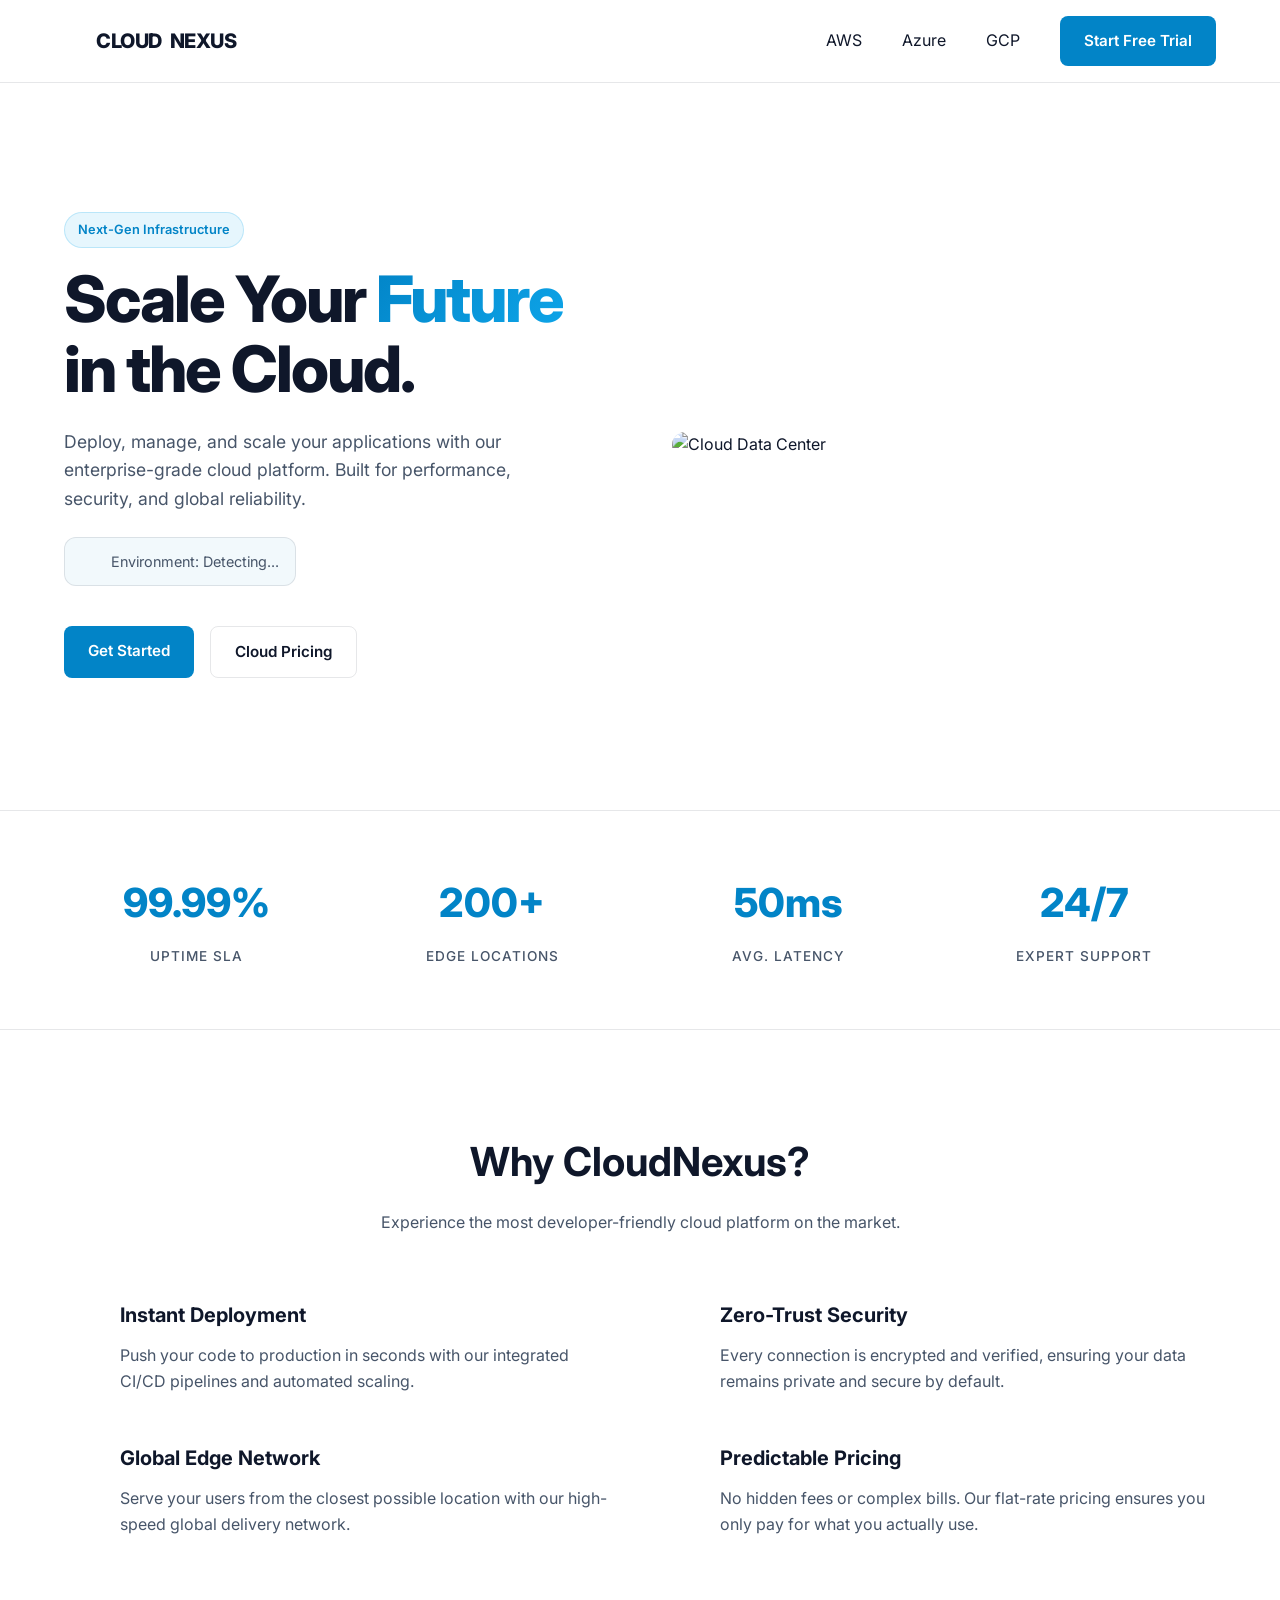
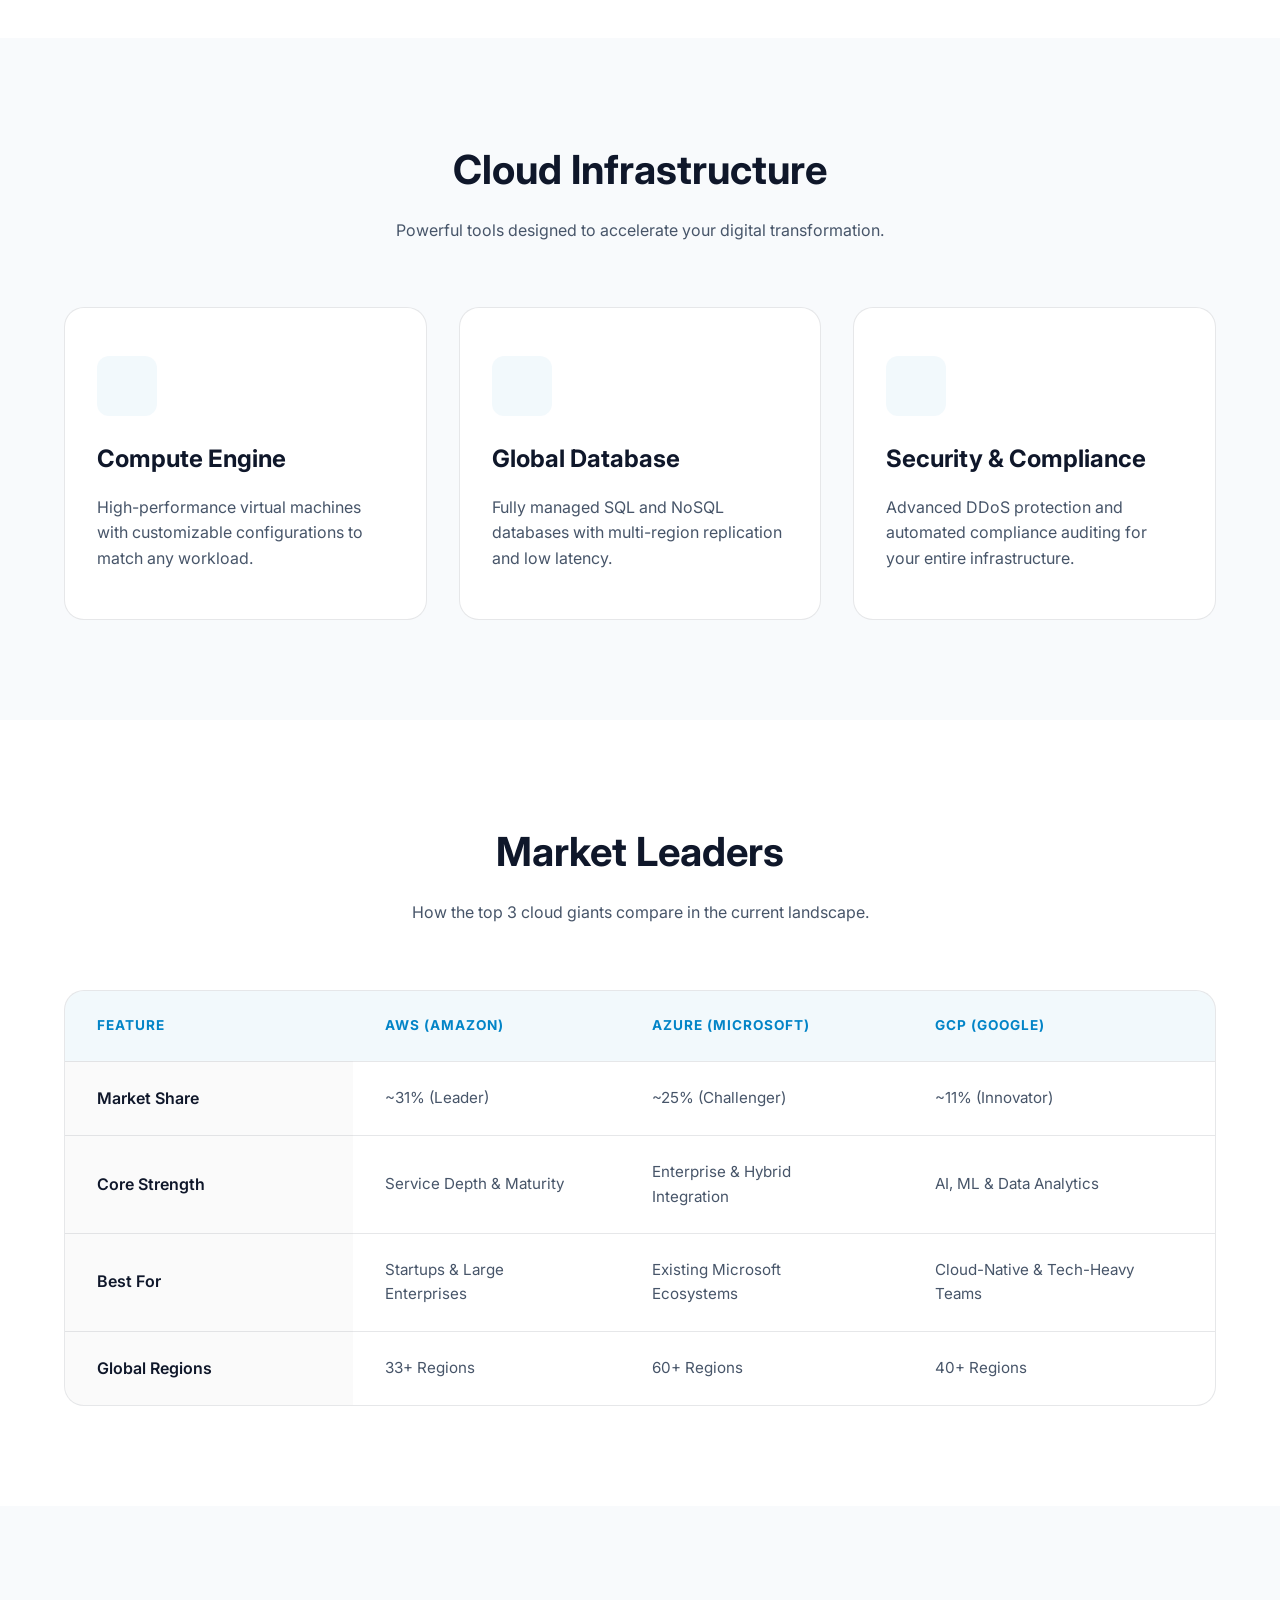
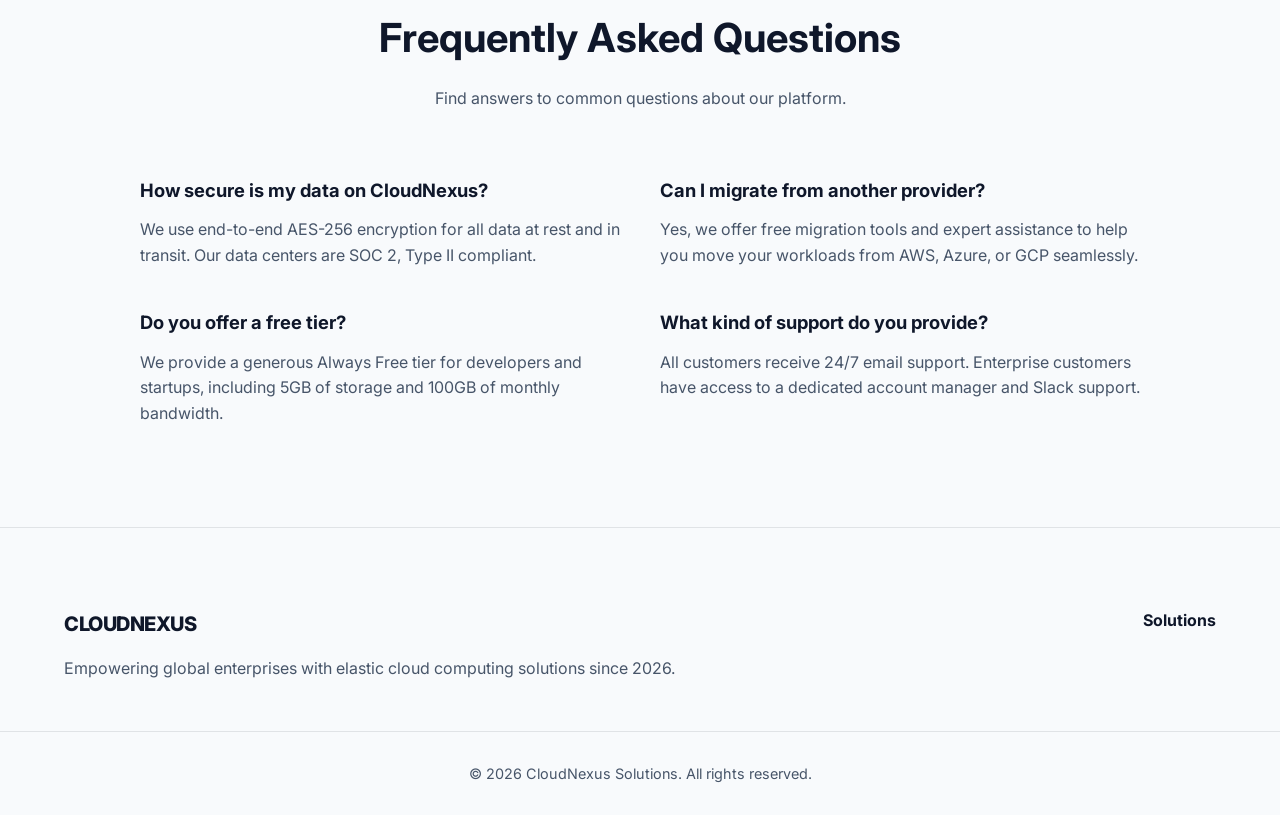
==== index.html @ 0c3801ca "initial code" ====
<!DOCTYPE html>
<html lang="en">
<head>
    <meta charset="UTF-8">
    <meta name="viewport" content="width=device-width, initial-scale=1.0">
    <title>CloudNexus | Enterprise Cloud Solutions</title>
    <!-- Google Fonts: Inter -->
    <link rel="preconnect" href="https://fonts.googleapis.com">
    <link rel="preconnect" href="https://fonts.gstatic.com" crossorigin>
    <link href="https://fonts.googleapis.com/css2?family=Inter:wght@400;500;700;800&display=swap" rel="stylesheet">
    <!-- Lucide Icons CDN -->
    <script src="https://unpkg.com/lucide@latest"></script>
    <link rel="stylesheet" href="style.css">
</head>
<body>

    <!-- Header Navigation -->
    <header class="header">
        <nav class="nav container">
            <div class="logo">
                <i data-lucide="cloud" class="logo-icon"></i>
                <span class="logo-accent">CLOUD</span>NEXUS
            </div>
            <ul class="nav-links">
                <li><a href="aws.html">AWS</a></li>
                <li><a href="azure.html">Azure</a></li>
                <li><a href="gcp.html">GCP</a></li>
                <li><a href="#contact" class="btn btn-primary">Start Free Trial</a></li>
            </ul>
            <div class="menu-toggle">
                <i data-lucide="menu"></i>
            </div>
        </nav>
    </header>

    <main>
        <!-- Hero Section -->
        <section id="home" class="hero">
            <div class="container hero-content">
                <div class="hero-text">
                    <span class="badge">Next-Gen Infrastructure</span>
                    <h1>Scale Your <span class="gradient-text">Future</span> in the Cloud.</h1>
                    <p>Deploy, manage, and scale your applications with our enterprise-grade cloud platform. Built for performance, security, and global reliability.</p>
                    <div class="session-info">
                        <i data-lucide="monitor"></i>
                        <span>Environment: <span id="user-env">Detecting...</span></span>
                    </div>
                    <div class="hero-actions">
                        <a href="#services" class="btn btn-primary">Get Started</a>
                        <a href="#portfolio" class="btn btn-secondary">Cloud Pricing</a>
                    </div>
                </div>
                <div class="hero-visual">
                    <img src="https://images.unsplash.com/photo-1451187580459-43490279c0fa?auto=format&fit=crop&q=80&w=800&h=600" alt="Cloud Data Center" class="hero-img">
                </div>
            </div>
        </section>

        <!-- Stats Section -->
        <section class="stats">
            <div class="container stats-grid">
                <div class="stat-item">
                    <span class="stat-number">99.99%</span>
                    <span class="stat-label">Uptime SLA</span>
                </div>
                <div class="stat-item">
                    <span class="stat-number">200+</span>
                    <span class="stat-label">Edge Locations</span>
                </div>
                <div class="stat-item">
                    <span class="stat-number">50ms</span>
                    <span class="stat-label">Avg. Latency</span>
                </div>
                <div class="stat-item">
                    <span class="stat-number">24/7</span>
                    <span class="stat-label">Expert Support</span>
                </div>
            </div>
        </section>

        <!-- Why Choose Us Section -->
        <section id="why-us" class="benefits">
            <div class="container">
                <div class="section-header">
                    <h2>Why CloudNexus?</h2>
                    <p>Experience the most developer-friendly cloud platform on the market.</p>
                </div>
                <div class="benefits-grid">
                    <div class="benefit-item">
                        <i data-lucide="zap"></i>
                        <div class="benefit-content">
                            <h3>Instant Deployment</h3>
                            <p>Push your code to production in seconds with our integrated CI/CD pipelines and automated scaling.</p>
                        </div>
                    </div>
                    <div class="benefit-item">
                        <i data-lucide="lock"></i>
                        <div class="benefit-content">
                            <h3>Zero-Trust Security</h3>
                            <p>Every connection is encrypted and verified, ensuring your data remains private and secure by default.</p>
                        </div>
                    </div>
                    <div class="benefit-item">
                        <i data-lucide="globe"></i>
                        <div class="benefit-content">
                            <h3>Global Edge Network</h3>
                            <p>Serve your users from the closest possible location with our high-speed global delivery network.</p>
                        </div>
                    </div>
                    <div class="benefit-item">
                        <i data-lucide="coins"></i>
                        <div class="benefit-content">
                            <h3>Predictable Pricing</h3>
                            <p>No hidden fees or complex bills. Our flat-rate pricing ensures you only pay for what you actually use.</p>
                        </div>
                    </div>
                </div>
            </div>
        </section>

        <!-- Services Section -->
        <section id="services" class="services">
            <div class="container">
                <div class="section-header">
                    <h2>Cloud Infrastructure</h2>
                    <p>Powerful tools designed to accelerate your digital transformation.</p>
                </div>
                <div class="services-grid">
                    <div class="service-card">
                        <div class="icon-wrapper">
                            <i data-lucide="server"></i>
                        </div>
                        <h3>Compute Engine</h3>
                        <p>High-performance virtual machines with customizable configurations to match any workload.</p>
                    </div>
                    <div class="service-card">
                        <div class="icon-wrapper">
                            <i data-lucide="database"></i>
                        </div>
                        <h3>Global Database</h3>
                        <p>Fully managed SQL and NoSQL databases with multi-region replication and low latency.</p>
                    </div>
                    <div class="service-card">
                        <div class="icon-wrapper">
                            <i data-lucide="shield-check"></i>
                        </div>
                        <h3>Security & Compliance</h3>
                        <p>Advanced DDoS protection and automated compliance auditing for your entire infrastructure.</p>
                    </div>
                </div>
            </div>
        </section>

        <!-- Comparison Section -->
        <section id="comparison" class="comparison">
            <div class="container">
                <div class="section-header">
                    <h2>Market Leaders</h2>
                    <p>How the top 3 cloud giants compare in the current landscape.</p>
                </div>
                <div class="comparison-table-wrapper">
                    <table class="comparison-table">
                        <thead>
                            <tr>
                                <th>Feature</th>
                                <th>AWS (Amazon)</th>
                                <th>Azure (Microsoft)</th>
                                <th>GCP (Google)</th>
                            </tr>
                        </thead>
                        <tbody>
                            <tr>
                                <td class="feature-name">Market Share</td>
                                <td>~31% (Leader)</td>
                                <td>~25% (Challenger)</td>
                                <td>~11% (Innovator)</td>
                            </tr>
                            <tr>
                                <td class="feature-name">Core Strength</td>
                                <td>Service Depth & Maturity</td>
                                <td>Enterprise & Hybrid Integration</td>
                                <td>AI, ML & Data Analytics</td>
                            </tr>
                            <tr>
                                <td class="feature-name">Best For</td>
                                <td>Startups & Large Enterprises</td>
                                <td>Existing Microsoft Ecosystems</td>
                                <td>Cloud-Native & Tech-Heavy Teams</td>
                            </tr>
                            <tr>
                                <td class="feature-name">Global Regions</td>
                                <td>33+ Regions</td>
                                <td>60+ Regions</td>
                                <td>40+ Regions</td>
                            </tr>
                        </tbody>
                    </table>
                </div>
            </div>
        </section>

        <!-- FAQ Section -->
        <section id="faq" class="faq">
            <div class="container">
                <div class="section-header">
                    <h2>Frequently Asked Questions</h2>
                    <p>Find answers to common questions about our platform.</p>
                </div>
                <div class="faq-grid">
                    <div class="faq-item">
                        <h4>How secure is my data on CloudNexus?</h4>
                        <p>We use end-to-end AES-256 encryption for all data at rest and in transit. Our data centers are SOC 2, Type II compliant.</p>
                    </div>
                    <div class="faq-item">
                        <h4>Can I migrate from another provider?</h4>
                        <p>Yes, we offer free migration tools and expert assistance to help you move your workloads from AWS, Azure, or GCP seamlessly.</p>
                    </div>
                    <div class="faq-item">
                        <h4>Do you offer a free tier?</h4>
                        <p>We provide a generous Always Free tier for developers and startups, including 5GB of storage and 100GB of monthly bandwidth.</p>
                    </div>
                    <div class="faq-item">
                        <h4>What kind of support do you provide?</h4>
                        <p>All customers receive 24/7 email support. Enterprise customers have access to a dedicated account manager and Slack support.</p>
                    </div>
                </div>
            </div>
        </section>
    </main>

    <!-- Footer -->
    <footer class="footer">
        <div class="container footer-content">
            <div class="footer-info">
                <div class="logo">CLOUDNEXUS</div>
                <p>Empowering global enterprises with elastic cloud computing solutions since 2026.</p>
            </div>
            <div class="footer-links">
                <h4>Solutions</h4>
                <div class="social-icons">
                    <a href="#"><i data-lucide="github"></i></a>
                    <a href="#"><i data-lucide="twitter"></i></a>
                    <a href="#"><i data-lucide="linkedin"></i></a>
                </div>
            </div>
        </div>
        <div class="footer-bottom">
            <p>&copy; 2026 CloudNexus Solutions. All rights reserved.</p>
        </div>
    </footer>

    <!-- Initialize Lucide Icons & Detect Env -->
    <script>
      lucide.createIcons();

      function detectEnvironment() {
          const envSpan = document.getElementById('user-env');
          const ua = navigator.userAgent;
          let browser = "Unknown Browser";
          let os = "Unknown OS";

          // Detect Browser
          if (ua.indexOf("Firefox") > -1) browser = "Firefox";
          else if (ua.indexOf("SamsungBrowser") > -1) browser = "Samsung Browser";
          else if (ua.indexOf("Opera") > -1 || ua.indexOf("OPR") > -1) browser = "Opera";
          else if (ua.indexOf("Trident") > -1) browser = "Internet Explorer";
          else if (ua.indexOf("Edge") > -1 || ua.indexOf("Edg") > -1) browser = "Edge";
          else if (ua.indexOf("Chrome") > -1) browser = "Chrome";
          else if (ua.indexOf("Safari") > -1) browser = "Safari";

          // Detect OS
          if (ua.indexOf("Win") > -1) os = "Windows";
          else if (ua.indexOf("Mac") > -1) os = "macOS";
          else if (ua.indexOf("Linux") > -1) os = "Linux";
          else if (ua.indexOf("Android") > -1) os = "Android";
          else if (ua.indexOf("like Mac") > -1) os = "iOS";

          envSpan.textContent = `${browser} on ${os}`;
          envSpan.style.color = 'var(--primary)';
          envSpan.style.fontWeight = '600';
      }

      detectEnvironment();
    </script>
</body>
</html>
---- style.css ----
/* Modern CSS Reset & Variables - Light Theme */
:root {
    --primary: #0284C7;
    --primary-hover: #0369A1;
    --secondary: #64748B;
    --background: #FFFFFF;
    --surface: #F8FAFC;
    --text: #0F172A;
    --text-muted: #475569;
    --accent: #0EA5E9;
    --glass: rgba(255, 255, 255, 0.8);
    --border: rgba(15, 23, 42, 0.1);
    
    --container-width: 1200px;
    --transition: all 0.3s cubic-bezier(0.4, 0, 0.2, 1);
}

* {
    margin: 0;
    padding: 0;
    box-sizing: border-box;
}

html {
    scroll-behavior: smooth;
}

body {
    font-family: 'Inter', sans-serif;
    background-color: var(--background);
    color: var(--text);
    line-height: 1.6;
    overflow-x: hidden;
}

ul {
    list-style: none;
}

a {
    text-decoration: none;
    color: inherit;
    transition: var(--transition);
}

img {
    max-width: 100%;
    display: block;
}

.container {
    width: 90%;
    max-width: var(--container-width);
    margin: 0 auto;
}

/* Utilities */
.btn {
    padding: 0.8rem 1.5rem;
    border-radius: 8px;
    font-weight: 600;
    display: inline-block;
    cursor: pointer;
    border: none;
    font-size: 0.95rem;
}

.btn-primary {
    background-color: var(--primary);
    color: white;
}

.btn-primary:hover {
    background-color: var(--primary-hover);
    transform: translateY(-2px);
    box-shadow: 0 10px 25px -5px rgba(2, 132, 199, 0.3);
}

.btn-secondary {
    background-color: transparent;
    border: 1px solid var(--border);
    color: var(--text);
}

.btn-secondary:hover {
    background-color: var(--surface);
}

.gradient-text {
    background: linear-gradient(135deg, var(--primary), var(--accent));
    -webkit-background-clip: text;
    -webkit-text-fill-color: transparent;
}

.badge {
    display: inline-block;
    padding: 0.4rem 0.8rem;
    background: rgba(14, 165, 233, 0.1);
    color: var(--primary);
    border-radius: 20px;
    font-size: 0.8rem;
    font-weight: 600;
    margin-bottom: 1rem;
    border: 1px solid rgba(14, 165, 233, 0.2);
}

/* Header */
.header {
    position: fixed;
    top: 0;
    left: 0;
    width: 100%;
    z-index: 1000;
    background: var(--glass);
    backdrop-filter: blur(16px);
    border-bottom: 1px solid var(--border);
    padding: 1rem 0;
}

.nav {
    display: flex;
    justify-content: space-between;
    align-items: center;
}

.logo {
    display: flex;
    align-items: center;
    gap: 0.5rem;
    font-weight: 800;
    font-size: 1.25rem;
    letter-spacing: -0.5px;
}

.logo-icon {
    color: var(--primary);
    width: 24px;
    height: 24px;
}

.nav-links {
    display: flex;
    align-items: center;
    gap: 2.5rem;
}

.nav-links a:not(.btn):hover {
    color: var(--primary);
}

.menu-toggle {
    display: none;
    cursor: pointer;
}

/* Hero Section */
.hero {
    padding-top: 180px;
    padding-bottom: 100px;
    min-height: 90vh;
    display: flex;
    align-items: center;
}

.hero-content {
    display: grid;
    grid-template-columns: 1fr 1fr;
    gap: 4rem;
    align-items: center;
}

.hero-text h1 {
    font-size: 4rem;
    line-height: 1.1;
    font-weight: 800;
    margin-bottom: 1.5rem;
    letter-spacing: -2px;
}

.hero-text p {
    font-size: 1.1rem;
    color: var(--text-muted);
    margin-bottom: 1.5rem;
    max-width: 500px;
}

.session-info {
    display: flex;
    align-items: center;
    gap: 0.75rem;
    background: rgba(2, 132, 199, 0.05);
    padding: 0.75rem 1rem;
    border-radius: 12px;
    border: 1px solid var(--border);
    margin-bottom: 2.5rem;
    width: fit-content;
    font-size: 0.9rem;
    color: var(--text-muted);
}

.session-info i {
    color: var(--primary);
    width: 18px;
    height: 18px;
}

.hero-actions {
    display: flex;
    gap: 1rem;
}

.hero-img {
    border-radius: 24px;
    box-shadow: 0 25px 50px -12px rgba(15, 23, 42, 0.1);
    transition: var(--transition);
}

.hero-img:hover {
    transform: scale(1.02);
}

/* Stats Section */
.stats {
    padding: 60px 0;
    border-top: 1px solid var(--border);
    border-bottom: 1px solid var(--border);
}

.stats-grid {
    display: grid;
    grid-template-columns: repeat(4, 1fr);
    gap: 2rem;
    text-align: center;
}

.stat-number {
    display: block;
    font-size: 2.5rem;
    font-weight: 800;
    color: var(--primary);
    margin-bottom: 0.5rem;
}

.stat-label {
    color: var(--text-muted);
    font-weight: 500;
    text-transform: uppercase;
    font-size: 0.85rem;
    letter-spacing: 1px;
}

/* Benefits Section */
.benefits {
    padding: 100px 0;
}

.benefits-grid {
    display: grid;
    grid-template-columns: 1fr 1fr;
    gap: 3rem;
}

.benefit-item {
    display: flex;
    gap: 1.5rem;
}

.benefit-item i {
    flex-shrink: 0;
    width: 32px;
    height: 32px;
    color: var(--primary);
}

.benefit-content h3 {
    font-size: 1.25rem;
    margin-bottom: 0.75rem;
}

.benefit-content p {
    color: var(--text-muted);
}

/* Services Section */
.services {
    padding: 100px 0;
    background-color: var(--surface);
}

.section-header {
    text-align: center;
    margin-bottom: 4rem;
}

.section-header h2 {
    font-size: 2.5rem;
    margin-bottom: 1rem;
}

.section-header p {
    color: var(--text-muted);
}

.services-grid {
    display: grid;
    grid-template-columns: repeat(auto-fit, minmax(300px, 1fr));
    gap: 2rem;
}

.service-card {
    background: var(--background);
    padding: 3rem 2rem;
    border-radius: 20px;
    border: 1px solid var(--border);
    transition: var(--transition);
}

.service-card:hover {
    transform: translateY(-10px);
    border-color: var(--primary);
    box-shadow: 0 20px 40px -15px rgba(15, 23, 42, 0.1);
}

.icon-wrapper {
    width: 60px;
    height: 60px;
    background: rgba(2, 132, 199, 0.05);
    color: var(--primary);
    display: flex;
    align-items: center;
    justify-content: center;
    border-radius: 12px;
    margin-bottom: 1.5rem;
}

.service-card h3 {
    margin-bottom: 1rem;
    font-size: 1.5rem;
}

.service-card p {
    color: var(--text-muted);
}

/* Comparison Section */
.comparison {
    padding: 100px 0;
}

.comparison-table-wrapper {
    overflow-x: auto;
    border-radius: 20px;
    border: 1px solid var(--border);
    background: var(--background);
}

.comparison-table {
    width: 100%;
    border-collapse: collapse;
    text-align: left;
    min-width: 800px;
}

.comparison-table th, 
.comparison-table td {
    padding: 1.5rem 2rem;
    border-bottom: 1px solid var(--border);
}

.comparison-table th {
    background: rgba(2, 132, 199, 0.05);
    color: var(--primary);
    font-weight: 700;
    text-transform: uppercase;
    font-size: 0.85rem;
    letter-spacing: 1px;
}

.comparison-table tr:last-child td {
    border-bottom: none;
}

.feature-name {
    font-weight: 600;
    color: var(--text);
    background: rgba(15, 23, 42, 0.02);
    width: 25%;
}

.comparison-table td:not(.feature-name) {
    color: var(--text-muted);
    font-size: 0.95rem;
}

.comparison-table tr:hover td {
    background: rgba(2, 132, 199, 0.02);
}

/* FAQ Section */
.faq {
    padding: 100px 0;
    background-color: var(--surface);
}

.faq-grid {
    display: grid;
    grid-template-columns: 1fr 1fr;
    gap: 2.5rem;
    max-width: 1000px;
    margin: 0 auto;
}

.faq-item h4 {
    font-size: 1.15rem;
    margin-bottom: 0.75rem;
}

.faq-item p {
    color: var(--text-muted);
}

/* AWS Console Styles */
.aws-body {
    background-color: #f2f3f3;
    color: #16191f;
    margin: 0;
}

.aws-header {
    background-color: #232f3e;
    color: white;
    padding: 0.5rem 1rem;
    display: flex;
    justify-content: space-between;
    align-items: center;
    position: sticky;
    top: 0;
    z-index: 1000;
}

.aws-logo {
    display: flex;
    align-items: center;
    gap: 0.5rem;
    font-weight: 700;
}

.aws-search {
    background: #414750;
    border-radius: 4px;
    padding: 0.4rem 1rem;
    width: 400px;
    display: flex;
    align-items: center;
    gap: 0.5rem;
    color: #aab7c4;
}

.aws-dashboard {
    padding: 2rem;
    max-width: 1400px;
    margin: 0 auto;
}

.aws-grid {
    display: grid;
    grid-template-columns: repeat(auto-fit, minmax(350px, 1fr));
    gap: 1.5rem;
}

.aws-card {
    background: white;
    border: 1px solid #d5dbdb;
    border-radius: 2px;
    padding: 1.5rem;
}

.aws-card h3 {
    margin-top: 0;
    border-bottom: 1px solid #eaeded;
    padding-bottom: 1rem;
    font-size: 1.1rem;
}

.aws-service-list {
    display: grid;
    grid-template-columns: 1fr 1fr;
    gap: 1rem;
    margin-top: 1rem;
}

.aws-service-item {
    display: flex;
    align-items: center;
    gap: 0.5rem;
    color: #0073bb;
    font-weight: 500;
}

/* Azure Portal Styles */
.azure-body {
    background-color: #f3f2f1;
    color: #323130;
    display: flex;
    flex-direction: column;
    height: 100vh;
}

.azure-header {
    background-color: #0078d4;
    color: white;
    padding: 0.5rem 1rem;
    display: flex;
    align-items: center;
    gap: 2rem;
}

.azure-main-container {
    display: flex;
    flex: 1;
}

.azure-sidebar {
    background-color: #323232;
    color: #d2d2d2;
    width: 250px;
    padding: 1rem 0;
}

.azure-nav-item {
    padding: 0.75rem 1.5rem;
    display: flex;
    align-items: center;
    gap: 1rem;
    transition: background 0.2s;
    cursor: pointer;
}

.azure-nav-item:hover {
    background-color: #484644;
}

.azure-nav-item.active {
    background-color: #484644;
    border-left: 3px solid #0078d4;
}

.azure-dashboard {
    flex: 1;
    padding: 2rem;
    overflow-y: auto;
}

.azure-grid {
    display: grid;
    grid-template-columns: repeat(auto-fill, minmax(280px, 1fr));
    gap: 1rem;
}

.azure-card {
    background: white;
    box-shadow: 0 1.6px 3.6px 0 rgba(0,0,0,0.132), 0 0.3px 0.9px 0 rgba(0,0,0,0.108);
    padding: 1.5rem;
    border-radius: 2px;
}

.azure-card-header {
    display: flex;
    justify-content: space-between;
    align-items: center;
    margin-bottom: 1rem;
}

.azure-card h3 {
    margin: 0;
    font-size: 1rem;
    font-weight: 600;
}

/* GCP Console Styles */
.gcp-body {
    background-color: #ffffff;
    color: #3c4043;
    display: flex;
    flex-direction: column;
    height: 100vh;
}

.gcp-header {
    background-color: white;
    border-bottom: 1px solid #e0e0e0;
    padding: 0.5rem 1rem;
    display: flex;
    align-items: center;
    gap: 1rem;
}

.gcp-logo {
    display: flex;
    align-items: center;
    gap: 0.5rem;
    font-weight: 500;
    font-size: 1.2rem;
    color: #5f6368;
}

.gcp-project-selector {
    display: flex;
    align-items: center;
    gap: 0.5rem;
    background: #f1f3f4;
    padding: 0.4rem 0.8rem;
    border-radius: 4px;
    font-size: 0.9rem;
    cursor: pointer;
}

.gcp-search {
    flex: 1;
    max-width: 700px;
    background: #f1f3f4;
    border-radius: 8px;
    padding: 0.5rem 1rem;
    display: flex;
    align-items: center;
    gap: 0.5rem;
    color: #5f6368;
}

.gcp-main-container {
    display: flex;
    flex: 1;
}

.gcp-sidebar {
    width: 250px;
    border-right: 1px solid #e0e0e0;
    padding: 1rem 0;
}

.gcp-nav-item {
    padding: 0.6rem 1.5rem;
    display: flex;
    align-items: center;
    gap: 1rem;
    color: #3c4043;
    font-size: 0.9rem;
}

.gcp-nav-item:hover {
    background-color: #f1f3f4;
}

.gcp-nav-item.active {
    color: #1a73e8;
    background-color: #e8f0fe;
}

.gcp-dashboard {
    flex: 1;
    padding: 2rem;
    background-color: #f8f9fa;
    overflow-y: auto;
}

.gcp-grid {
    display: grid;
    grid-template-columns: repeat(auto-fit, minmax(300px, 1fr));
    gap: 1.5rem;
}

.gcp-card {
    background: white;
    border: 1px solid #e0e0e0;
    border-radius: 8px;
    padding: 1.5rem;
}

.gcp-card h3 {
    margin: 0 0 1rem 0;
    font-size: 1.1rem;
    font-weight: 500;
}

.gcp-btn-primary {
    color: #1a73e8;
    font-weight: 500;
    text-transform: uppercase;
    font-size: 0.85rem;
    margin-top: 1rem;
    display: inline-block;
}

/* Footer */
.footer {
    background-color: var(--surface);
    padding: 80px 0 30px;
    border-top: 1px solid var(--border);
}

.footer-content {
    display: flex;
    justify-content: space-between;
    margin-bottom: 50px;
    flex-wrap: wrap;
    gap: 2rem;
}

.footer-info p {
    color: var(--text-muted);
    margin-top: 1rem;
}

.footer-links h4 {
    margin-bottom: 1.5rem;
}

.social-icons {
    display: flex;
    gap: 1.5rem;
}

.social-icons a {
    color: var(--text-muted);
}

.social-icons a:hover {
    color: var(--primary);
    transform: translateY(-3px);
}

.footer-bottom {
    text-align: center;
    padding-top: 30px;
    border-top: 1px solid var(--border);
    color: var(--text-muted);
    font-size: 0.9rem;
}

/* Responsive Design */
@media (max-width: 992px) {
    .hero-content {
        grid-template-columns: 1fr;
        text-align: center;
    }
    
    .hero-text h1 {
        font-size: 3rem;
    }
    
    .hero-text p {
        margin: 0 auto 2.5rem;
    }
    
    .hero-actions {
        justify-content: center;
    }
    
    .hero-visual {
        order: -1;
    }
}

@media (max-width: 768px) {
    .nav-links {
        display: none; /* In a real project, we would implement a burger menu here */
    }
    
    .menu-toggle {
        display: block;
    }
    
    .hero-text h1 {
        font-size: 2.5rem;
    }
}
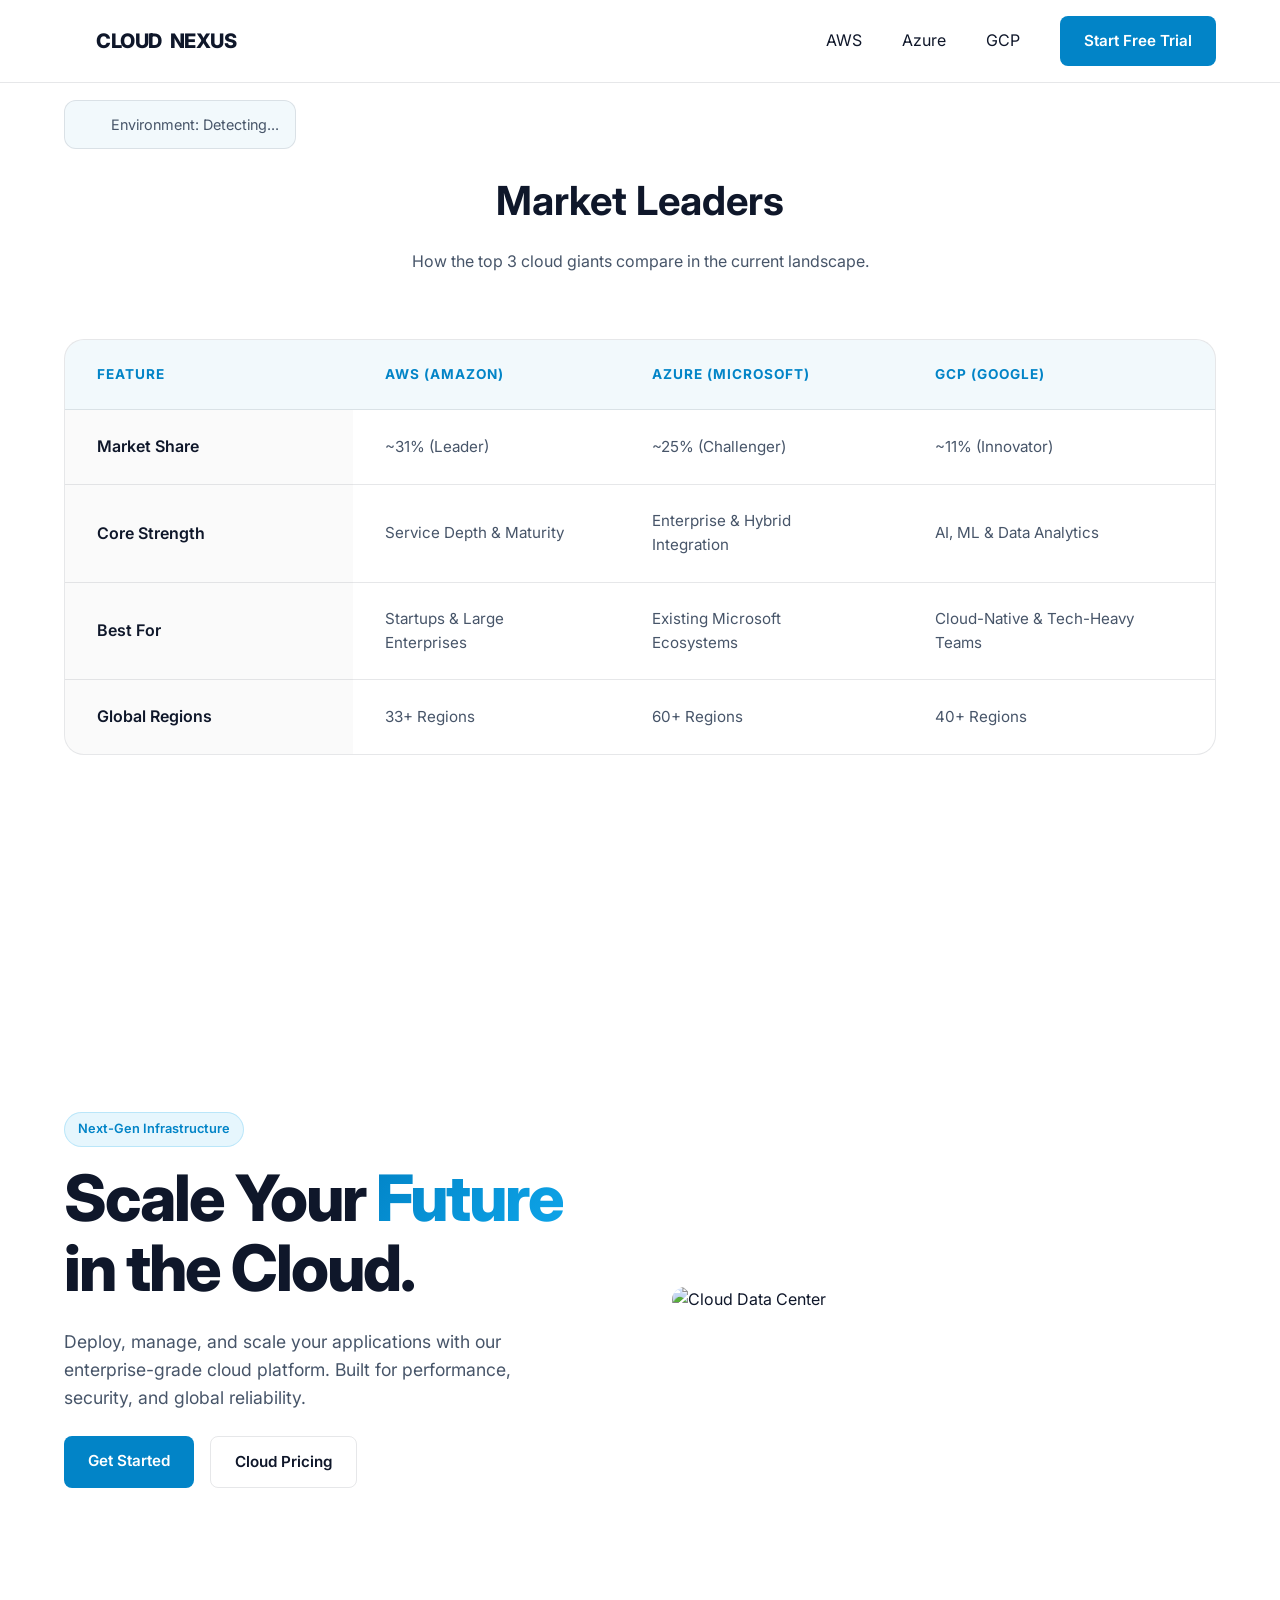
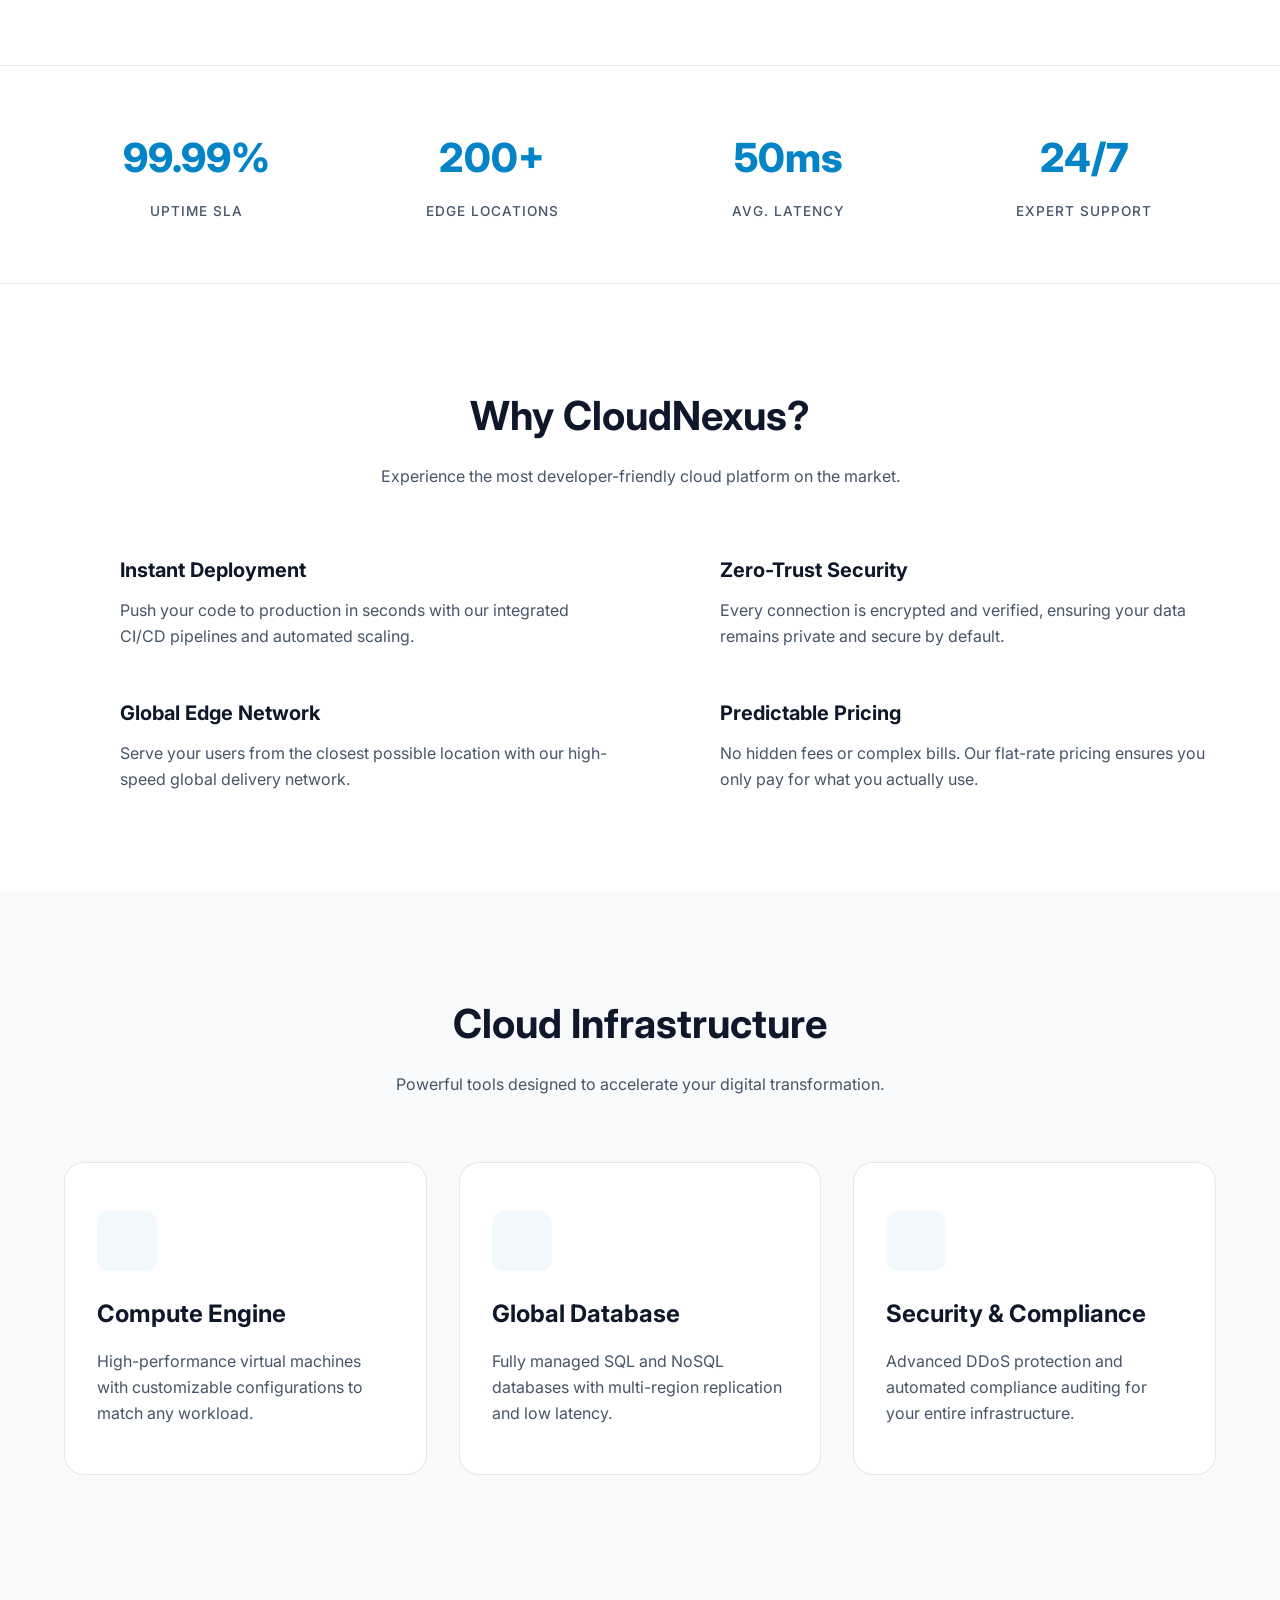
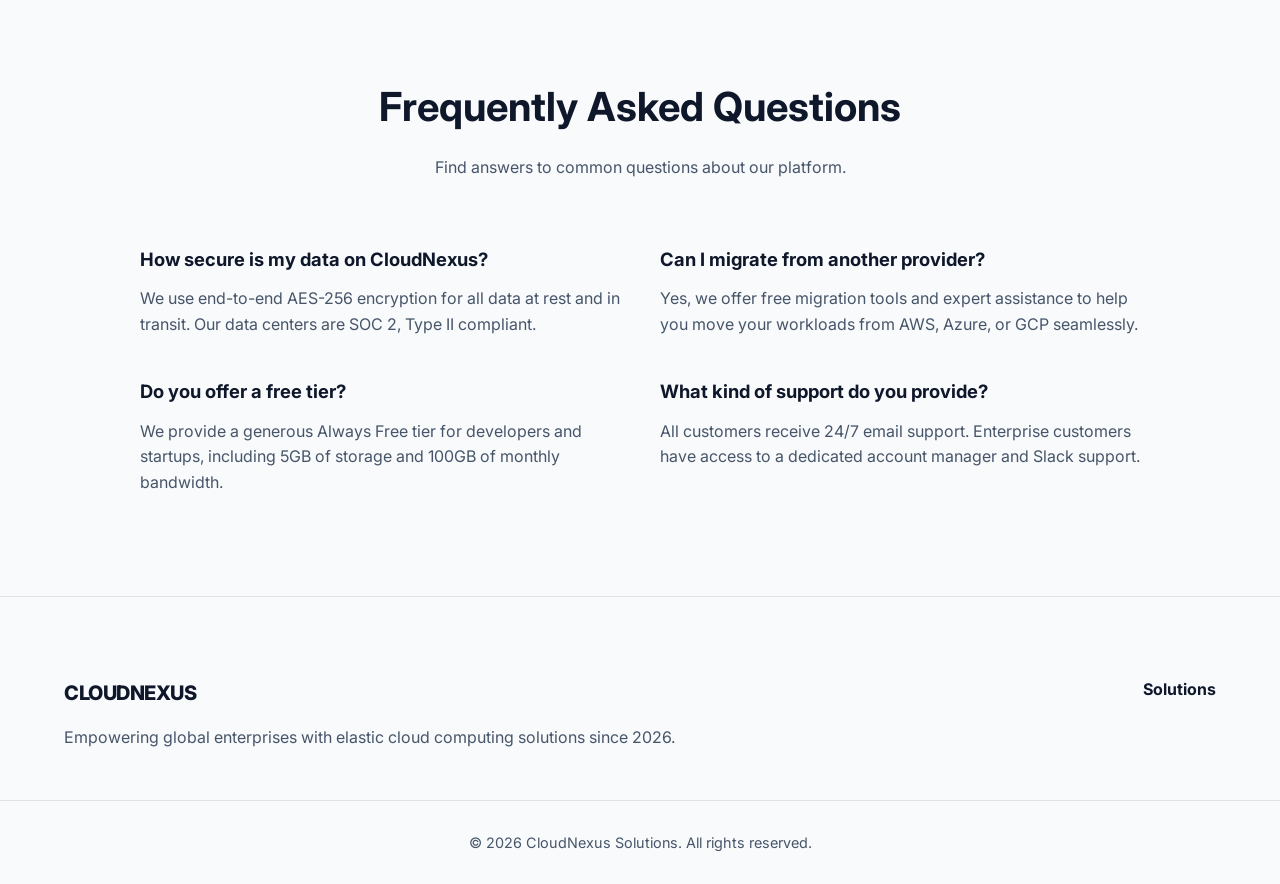
==== commit 12ee1377: "updated" ====
--- a/index.html
+++ b/index.html
@@ -18,13 +18,12 @@
     <header class="header">
         <nav class="nav container">
             <div class="logo">
-                <i data-lucide="cloud" class="logo-icon"></i>
-                <span class="logo-accent">CLOUD</span>NEXUS
+                <i data-lucide="cloud" class="logo-icon"></i> <span class="logo-accent">CLOUD</span>NEXUS
             </div>
             <ul class="nav-links">
-                <li><a href="aws.html">AWS</a></li>
-                <li><a href="azure.html">Azure</a></li>
-                <li><a href="gcp.html">GCP</a></li>
+                <li><a href="pages/aws.html">AWS</a></li>
+                <li><a href="pages/azure.html">Azure</a></li>
+                <li><a href="pages/gcp.html">GCP</a></li>
                 <li><a href="#contact" class="btn btn-primary">Start Free Trial</a></li>
             </ul>
             <div class="menu-toggle">
@@ -34,6 +33,61 @@
     </header>
 
     <main>
+        <div class="container" style="padding-top: 100px; margin-bottom: -80px;">
+            <div class="session-info" style="margin: 0;">
+                <i data-lucide="monitor"></i>
+                <span>Environment: <span id="user-env">Detecting...</span></span>
+            </div>
+        </div>
+
+        <!-- Comparison Section -->
+        <section id="comparison" class="comparison">
+            <div class="container">
+                <div class="section-header">
+                    <h2>Market Leaders</h2>
+                    <p>How the top 3 cloud giants compare in the current landscape.</p>
+                </div>
+                <div class="comparison-table-wrapper">
+                    <table class="comparison-table">
+                        <thead>
+                            <tr>
+                                <th>Feature</th>
+                                <th>AWS (Amazon)</th>
+                                <th>Azure (Microsoft)</th>
+                                <th>GCP (Google)</th>
+                            </tr>
+                        </thead>
+                        <tbody>
+                            <tr>
+                                <td class="feature-name">Market Share</td>
+                                <td>~31% (Leader)</td>
+                                <td>~25% (Challenger)</td>
+                                <td>~11% (Innovator)</td>
+                            </tr>
+                            <tr>
+                                <td class="feature-name">Core Strength</td>
+                                <td>Service Depth & Maturity</td>
+                                <td>Enterprise & Hybrid Integration</td>
+                                <td>AI, ML & Data Analytics</td>
+                            </tr>
+                            <tr>
+                                <td class="feature-name">Best For</td>
+                                <td>Startups & Large Enterprises</td>
+                                <td>Existing Microsoft Ecosystems</td>
+                                <td>Cloud-Native & Tech-Heavy Teams</td>
+                            </tr>
+                            <tr>
+                                <td class="feature-name">Global Regions</td>
+                                <td>33+ Regions</td>
+                                <td>60+ Regions</td>
+                                <td>40+ Regions</td>
+                            </tr>
+                        </tbody>
+                    </table>
+                </div>
+            </div>
+        </section>
+
         <!-- Hero Section -->
         <section id="home" class="hero">
             <div class="container hero-content">
@@ -41,10 +95,6 @@
                     <span class="badge">Next-Gen Infrastructure</span>
                     <h1>Scale Your <span class="gradient-text">Future</span> in the Cloud.</h1>
                     <p>Deploy, manage, and scale your applications with our enterprise-grade cloud platform. Built for performance, security, and global reliability.</p>
-                    <div class="session-info">
-                        <i data-lucide="monitor"></i>
-                        <span>Environment: <span id="user-env">Detecting...</span></span>
-                    </div>
                     <div class="hero-actions">
                         <a href="#services" class="btn btn-primary">Get Started</a>
                         <a href="#portfolio" class="btn btn-secondary">Cloud Pricing</a>
@@ -147,54 +197,6 @@
                         <h3>Security & Compliance</h3>
                         <p>Advanced DDoS protection and automated compliance auditing for your entire infrastructure.</p>
                     </div>
-                </div>
-            </div>
-        </section>
-
-        <!-- Comparison Section -->
-        <section id="comparison" class="comparison">
-            <div class="container">
-                <div class="section-header">
-                    <h2>Market Leaders</h2>
-                    <p>How the top 3 cloud giants compare in the current landscape.</p>
-                </div>
-                <div class="comparison-table-wrapper">
-                    <table class="comparison-table">
-                        <thead>
-                            <tr>
-                                <th>Feature</th>
-                                <th>AWS (Amazon)</th>
-                                <th>Azure (Microsoft)</th>
-                                <th>GCP (Google)</th>
-                            </tr>
-                        </thead>
-                        <tbody>
-                            <tr>
-                                <td class="feature-name">Market Share</td>
-                                <td>~31% (Leader)</td>
-                                <td>~25% (Challenger)</td>
-                                <td>~11% (Innovator)</td>
-                            </tr>
-                            <tr>
-                                <td class="feature-name">Core Strength</td>
-                                <td>Service Depth & Maturity</td>
-                                <td>Enterprise & Hybrid Integration</td>
-                                <td>AI, ML & Data Analytics</td>
-                            </tr>
-                            <tr>
-                                <td class="feature-name">Best For</td>
-                                <td>Startups & Large Enterprises</td>
-                                <td>Existing Microsoft Ecosystems</td>
-                                <td>Cloud-Native & Tech-Heavy Teams</td>
-                            </tr>
-                            <tr>
-                                <td class="feature-name">Global Regions</td>
-                                <td>33+ Regions</td>
-                                <td>60+ Regions</td>
-                                <td>40+ Regions</td>
-                            </tr>
-                        </tbody>
-                    </table>
                 </div>
             </div>
         </section>
@@ -249,9 +251,19 @@
         </div>
     </footer>
 
-    <!-- Initialize Lucide Icons & Detect Env -->
+    <!-- Initialize Lucide Icons, Detect Env, and Handle Mobile Menu -->
     <script>
       lucide.createIcons();
+
+      // Mobile Menu Toggle
+      const menuToggle = document.querySelector('.menu-toggle');
+      const navLinks = document.querySelector('.nav-links');
+      
+      if (menuToggle) {
+          menuToggle.addEventListener('click', () => {
+              navLinks.classList.toggle('active');
+          });
+      }
 
       function detectEnvironment() {
           const envSpan = document.getElementById('user-env');
